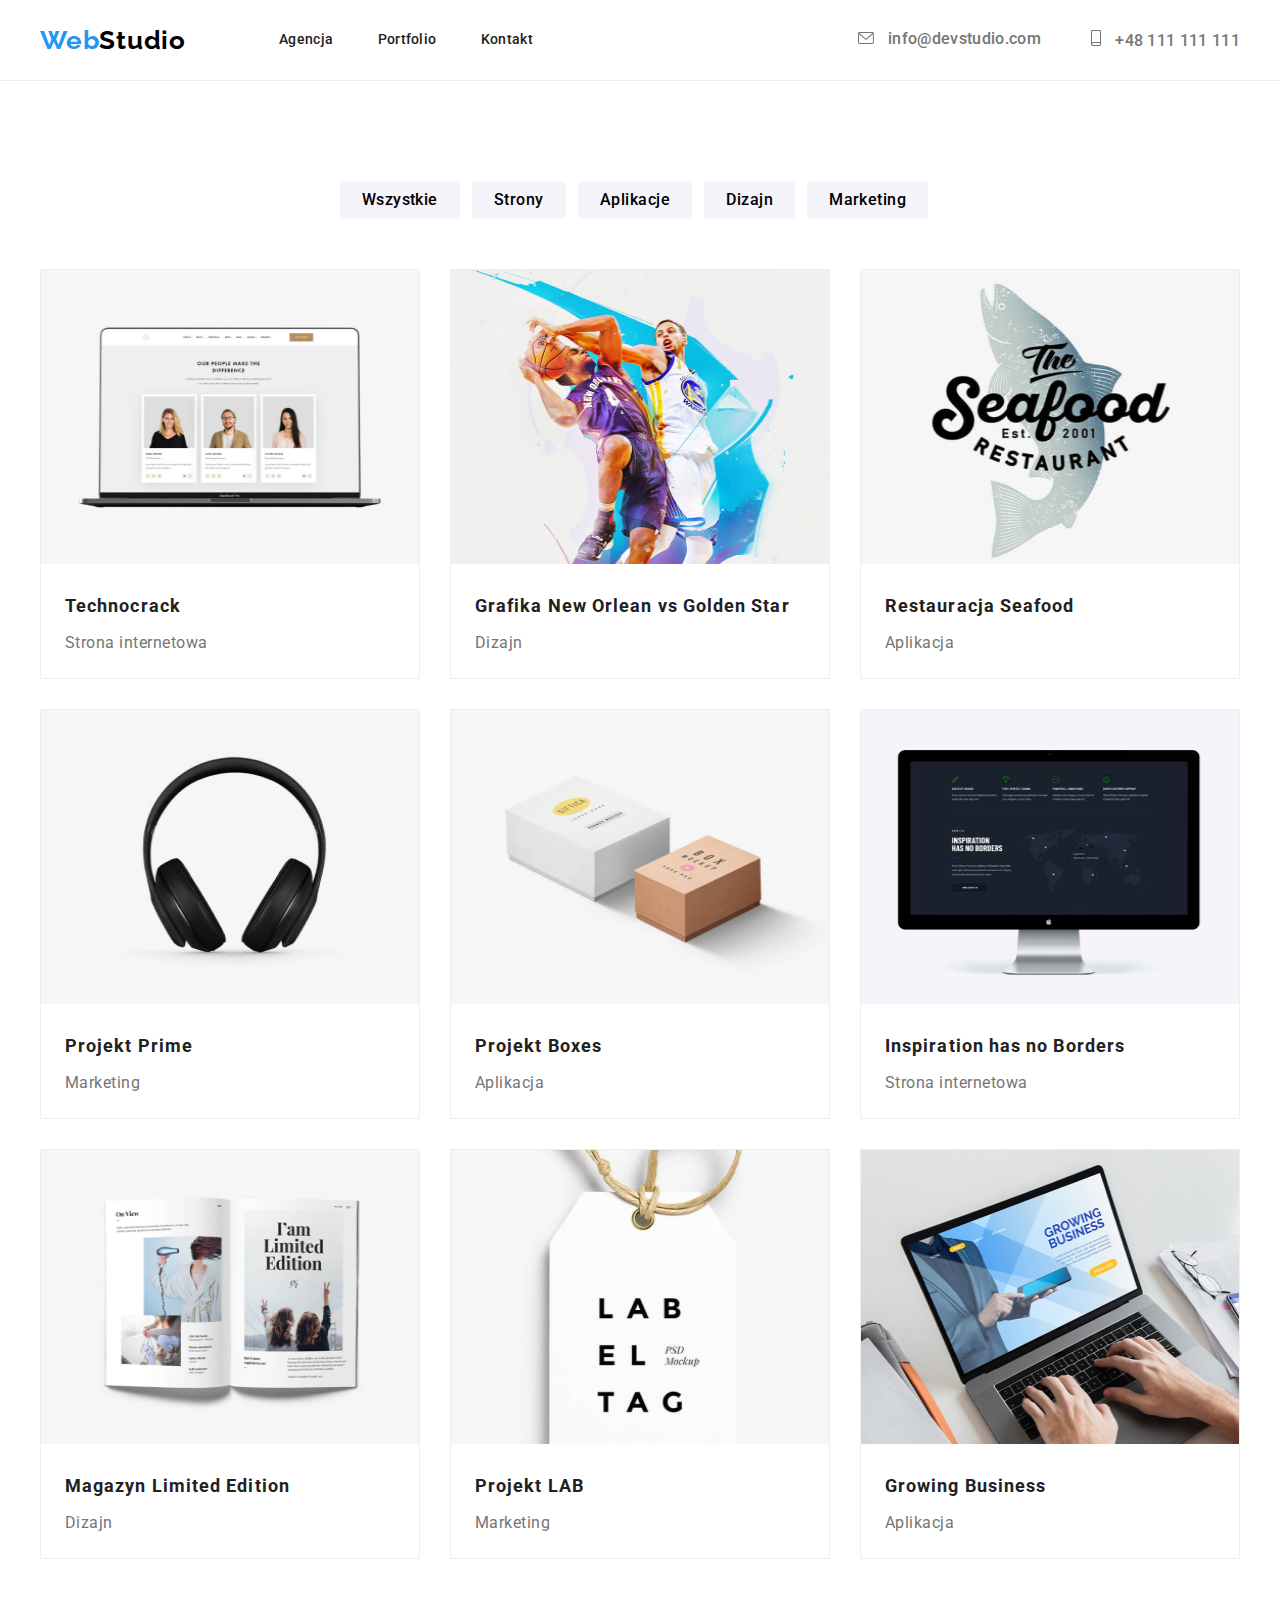
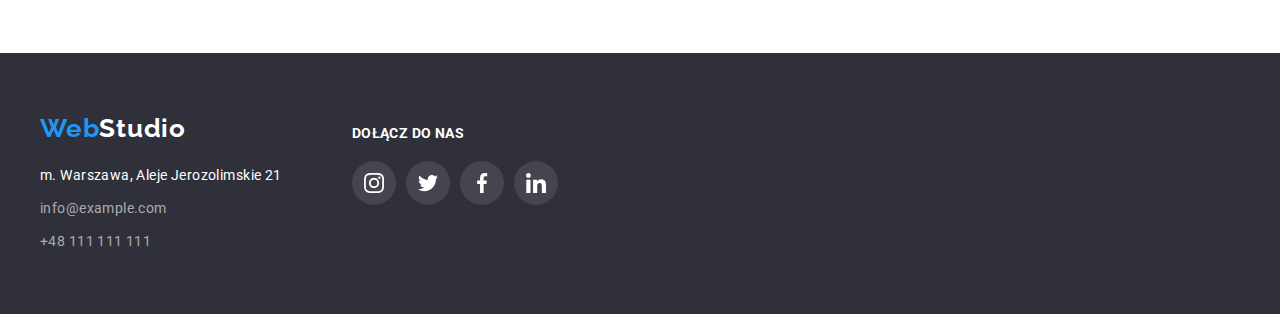
==== portfolio.html @ 6646fb08 "first commit" ====
<!DOCTYPE html>
<html lang="en">
  <head>
    <title>home work5 portfolio</title>
    <link rel="preconnect" href="https://fonts.googleapis.com" />
    <link rel="preconnect" href="https://fonts.gstatic.com" crossorigin />
    <link
      href="https://fonts.googleapis.com/css2?family=Raleway:wght@700&family=Roboto:wght@400;500;700;900&display=swap"
      rel="stylesheet"
    />
    <link
      rel="stylesheet"
      href="https://cdnjs.cloudflare.com/ajax/libs/modern-normalize/1.1.0/modern-normalize.min.css"
      integrity="sha512-wpPYUAdjBVSE4KJnH1VR1HeZfpl1ub8YT/NKx4PuQ5NmX2tKuGu6U/JRp5y+Y8XG2tV+wKQpNHVUX03MfMFn9Q=="
      crossorigin="anonymous"
      referrerpolicy="no-referrer"
    />
    <link rel="stylesheet" href="./css/styles.css" />
  </head>
  <body>
    <header class="header-logo">
      <div class="container container-page-header">
        <div class="logo">
          <a class="link" href="./index.html">
            <span class="logo-first">Web</span>Studio</a
          >
        </div>
        <nav class="navi">
          <ul class="navi-list">
            <li class="navi-part">
              <a class="navi-link" href="./index.html">Agencja</a>
            </li>
            <li class="navi-part">
              <a class="navi-link" href="./portfolio.html">Portfolio</a>
            </li>
            <li class="navi-part"><a class="navi-link" href="">Kontakt</a></li>
          </ul>
        </nav>
        <ul class="navi-contact">
          <li class="navi-contact-part">
            <a class="link" href="mailto:info@devstudio.com">
              <svg class="navi-icon" width="16" height="12">
                <use href="./images/icons.svg#icon-envelope"></use>
              </svg>
              <span>info@devstudio.com</span>
            </a>
          </li>
          <li class="navi-contact-part">
            <a class="link" href="tel:+48111111111">
              <svg class="navi-icon" width="10" height="16">
                <use href="./images/icons.svg#icon-smartphone"></use>
              </svg>
              <span>+48 111 111 111</span>
            </a>
          </li>
        </ul>
      </div>
    </header>
    <main>
      <section class="section container">
        <ul class="list">
          <li class="list-item">
            <button class="list-button" type="button">Wszystkie</button>
          </li>
          <li class="list-item">
            <button class="list-button" type="button">Strony</button>
          </li>
          <li class="list-item">
            <button class="list-button" type="button">Aplikacje</button>
          </li>
          <li class="list-item">
            <button class="list-button" type="button">Dizajn</button>
          </li>
          <li class="list-item">
            <button class="list-button" type="button">Marketing</button>
          </li>
        </ul>
        <ul class="portfolio">
          <li class="list-images">
            <figure>
              <img
                class="image"
                src="./images/img8.jpg"
                alt="person on notebook"
                width="370"
                height="294"
              />
              <figcaption class="list-textbox">
                <span class="list-images-name">Technocrack</span>
                <span class="list-images-text">Strona internetowa</span>
              </figcaption>
            </figure>
          </li>
          <li class="list-images">
            <figure>
              <img
                class="image"
                src="./images/img9.jpg"
                alt="basketball player"
                width="370"
                height="294"
              />
              <figcaption class="list-textbox">
                <span class="list-images-name"
                  >Grafika New Orlean vs Golden Star</span
                >
                <span class="list-images-text">Dizajn</span>
              </figcaption>
            </figure>
          </li>
          <li class="list-images">
            <figure>
              <img
                class="image"
                src="./images/img10.jpg"
                alt="sea food"
                width="370"
                height="294"
              />
              <figcaption class="list-textbox">
                <span class="list-images-name">Restauracja Seafood</span>
                <span class="list-images-text">Aplikacja</span>
              </figcaption>
            </figure>
          </li>
          <li class="list-images">
            <figure>
              <img
                class="image"
                src="./images/img11.jpg"
                alt="headphone"
                width="370"
                height="294"
              />
              <figcaption class="list-textbox">
                <span class="list-images-name">Projekt Prime</span>
                <span class="list-images-text">Marketing</span>
              </figcaption>
            </figure>
          </li>
          <li class="list-images">
            <figure>
              <img
                class="image"
                src="./images/img12.jpg"
                alt="two box"
                width="370"
                height="294"
              />
              <figcaption class="list-textbox">
                <span class="list-images-name">Projekt Boxes</span>
                <span class="list-images-text">Aplikacja</span>
              </figcaption>
            </figure>
          </li>
          <li class="list-images">
            <figure>
              <img
                class="image"
                src="./images/img13.jpg"
                alt="monitor"
                width="370"
                height="294"
              />
              <figcaption class="list-textbox">
                <span class="list-images-name">Inspiration has no Borders</span>
                <span class="list-images-text">Strona internetowa</span>
              </figcaption>
            </figure>
          </li>
          <li class="list-images">
            <figure>
              <img
                class="image"
                src="./images/img14.jpg"
                alt="book"
                width="370"
                height="294"
              />
              <figcaption class="list-textbox">
                <span class="list-images-name">Magazyn Limited Edition</span>
                <span class="list-images-text">Dizajn</span>
              </figcaption>
            </figure>
          </li>
          <li class="list-images">
            <figure>
              <img
                class="image"
                src="./images/img15.jpg"
                alt="label"
                width="370"
                height="294"
              />
              <figcaption class="list-textbox">
                <span class="list-images-name">Projekt LAB</span>
                <span class="list-images-text">Marketing</span>
              </figcaption>
            </figure>
          </li>
          <li class="list-images">
            <figure>
              <img
                class="image"
                src="./images/img16.jpg"
                alt="hands notebook"
                width="370"
                height="294"
              />
              <figcaption class="list-textbox">
                <span class="list-images-name">Growing Business</span>
                <span class="list-images-text">Aplikacja</span>
              </figcaption>
            </figure>
          </li>
        </ul>
      </section>
    </main>
    <footer class="footer">
      <div class="container footer-icon">
        <div>
          <div class="footer-logo">
            <a class="link" href="./index.html"
              ><span class="footer-logo-span">Web</span>Studio</a
            >
          </div>
          <ul class="footer-contact">
            <li class="footer-contact-part">
              <address class="address">
                m. Warszawa, Aleje Jerozolimskie 21
              </address>
            </li>
            <li class="footer-contact-part">
              <a class="link" href="mailto:info@example.com"
                >info@example.com</a
              >
            </li>
            <li class="footer-contact-part">
              <a class="link" href="tel:+48111111111">+48 111 111 111</a>
            </li>
          </ul>
        </div>
        <div class="social">
          <h4 class="social-headline">Dołącz do nas</h4>
          <ul class="social-list">
            <li class="social-element">
              <a class="social-link" href="https://www.instagram.com/">
                <svg class="social-icon">
                  <use href="./images/icons.svg#icon-instagram"></use>
                </svg>
              </a>
            </li>
            <li class="social-element">
              <a class="social-link" href="https://twitter.com/">
                <svg class="social-icon">
                  <use href="./images/icons.svg#icon-twitter"></use>
                </svg>
              </a>
            </li>
            <li class="social-element">
              <a class="social-link" href="https://www.facebook.com/">
                <svg class="social-icon">
                  <use href="./images/icons.svg#icon-facebook"></use>
                </svg>
              </a>
            </li>
            <li class="social-element">
              <a class="social-link" href="https://www.linkedin.com/">
                <svg class="social-icon">
                  <use href="./images/icons.svg#icon-linkedin"></use>
                </svg>
              </a>
            </li>
          </ul>
        </div>
      </div>
    </footer>
  </body>
</html>
---- css/styles.css ----
@import url("https://fonts.googleapis.com/css2?family=Raleway:wght@700&family=Roboto:wght@400;500;700;900&display=swap");

:root {
  --main-font-family: "Roboto", sans-serif;
  --primary-color: #212121;
  --secondary-color: #757575;
  --dark-background-color: #2f303a;
  --grey-backgroud-color: #f5f4fa;
  --active-color: #2196f3;
  --icons-color: #afb1b8;
}

body {
  color: var(--primary-color);
  font-family: var(--main-font-family);
}

* {
  margin: 0;
  padding: 0;
  box-sizing: border-box;
}
.image{
  width: 100%;
}
.container {
  width: 1200px;
  margin: 0 auto;
  justify-content: center;
}
.logo{
  color: #000000;
  font-family: "Raleway", sans-serif;
  line-height: 1.19;
  letter-spacing: 0.03em; 
} 
.logo-first {
  color: #2196f3;

}
.link {
  text-decoration: none;
  color: inherit;

}
.header-logo {
  font-weight: 500;
  line-height: 1.14;
  letter-spacing: 0.02em;
  border-bottom: 1px solid #ececec;  
}
.container-page-header{
  display: flex;
  align-items: center;
  justify-content: center;
  height: 80px;
}
.logo {
    color: #000000;
    font-family: "Raleway", sans-serif;
    font-weight: 700;
    font-size: 26px;
    line-height: 1.19; 
    letter-spacing: 0.03em;
  }
 .navi {
  list-style: none;
 } 
 .navi-list {
  display: flex;
  justify-content: space-between;
  width: 254px;
  margin-left: 93px;
  padding: 0;
 }

 .navi-link {
  text-decoration: none;
  color: inherit;
 }
 
.navi-part {
 list-style: none;
 font-size: 14px;
  font-weight: 500;
}
 .navi-part:hover,
 .navi-part:focus,
 .navi-part:active {
  color: var(--active-color);
}
.navi-contact {
  color: var(--secondary-color);
  display: flex;
  margin-left: auto;
}

.navi-contact-part {
  display: flex;
  list-style: none;
  padding-left: 50px;
  padding-right: 0;
}
.navi-contact-part:focus *,
.navi-contact-part:hover *,
.navi-contact-part:active * {
  color: var(--active-color);
  fill: var(--active-color); }
  
.navi-contact-part:hover svg {
  fill: var(--active-color);
 }
 
.navi-contact-part:hover span {
  color: var(--active-color);
 }

.navi-icon {
  fill: var(--secondary-color);
  margin-right: 10px;
}
.section-main {
  background-color: #2F303A; 
  padding: 10em 0;
  background-image: linear-gradient(
    to bottom,
    rgba(47, 48, 58, 0.4) 0%,
    rgba(47, 48, 58, 0.4) 50%
  ),
  url(../images/background.jpg);
max-width: 1600px;
background-size: auto;
background-position-x: 50%;
margin: auto;
}
.container-section-main {
  display: flex;
  flex-direction: column;
  align-items: center;

}
.section-main-text{
  text-transform: uppercase;
  font-size: 44px;
  line-height: 1.36; 
  text-align: center;
  letter-spacing: 0.06em;
  font-weight: 900;
  color: #ffffff;
  margin-bottom: 30px;
}
.section-main-button {
  background: #2196f3;
  font-weight: 700;
  font-size: 16px;
  line-height: 1.875; 
  letter-spacing: 0.06em;
  color: #ffffff;
  cursor: pointer;
  border: none;
  box-shadow: 0px 4px 4px rgba(0, 0, 0, 0.15);
  padding: 10px 41px 10px 42px;
  border-radius: 4px;
}
.topic-section{
  padding: 94px 0;
}
.our-topic{
  display: flex;
}
.topic{
  list-style: none;
} 
.icon{
  background-color: var(--grey-backgroud-color);
  border-radius: 4px;
  width: 270px;
  height: 120px;
  padding: 25px 100px;
}

.topic-name {
  font-weight: 700;
  font-size: 14px;
  line-height: 1.14;
  letter-spacing: 0.03em;
}

.topic-text {
  font-size: 14px;
  line-height: 1.71;
  letter-spacing: 0.03em;
  color: var(--secondary-color);
} 
.service-headline{
  font-weight: 700;
  font-size: 36px;
  text-align: center;
  line-height: 1.17;
  letter-spacing: 0.03em;
  padding-bottom: 50px;
}
.gallery {
  list-style: none;
  display: flex;
  justify-content: space-between;
  padding-bottom: 94px;
}
.team{
  list-style: none;
  background-color:#F5F4FA ;
  padding: 94px ;
}
.our-team-headtext{
  font-weight: 700;
  font-size: 36px;
  text-align: center;
  line-height: 1,17;
  letter-spacing: 0.03em;
  padding-bottom: 50px;
}
.team-container{
  list-style: none;
  display: flex;
  justify-content: space-between;
}
.social-links-group{
  display: flex;
  justify-content: space-around;
  align-items: baseline;
  list-style-type: none;
  margin: 16px
  }
  .social-links-part {
    display: flex;
    align-items: center;
  }
  .social-links{
    fill: var(--icons-color);
    border-radius: 50%;
    padding: 12px;
  }
  .social-links:hover,
  .social-links:active,
  .social-links:focus {
    fill: #ffffff;
    background-color: var(--active-color);
  }
  .social-icons {
    width: 20px;
    height: 20px;
    display: block;
  }
.container-card{
  box-shadow: 0px 1px 3px rgba(0, 0, 0, 0.12), 0px 1px 1px rgba(0, 0, 0, 0.14),
    0px 2px 1px rgba(0, 0, 0, 0.2);
  border-radius: 0px 0px 4px 4px;
}
.container-description{
  padding: 30px 0;
  background-color: #ffffff;
}

.container-name{
  font-weight: 500;
  font-size: 16px;
  line-height: 1.19;
  letter-spacing: 0.03em;
  text-align: center;
  
}
.container-text{
  color: var(--secondary-color);
  font-weight: 400;
  font-size: 16px;
  line-height: 1.19;
  letter-spacing: 0.03em;
  text-align: center;
  
}
.clients {
  padding-top: 94px;
  padding-bottom: 94px;
}
.clients-headline {
  font-weight: 700;
  font-size: 36px;
  line-height: 1.17;
  text-align: center;
  letter-spacing: 0.03em;
  margin-bottom: 50px
}
.clients-list {
  list-style-type: none;
  display: flex;
  justify-content: space-between;
}

.clients-icon {
  display: flex;
  align-items: center;

}
.clients-link {
  width: 170px;
  height: 92px;
  border: 1px solid var(--icons-color);
  border-radius: 4px;
  padding: 16px 32px;
  fill: var(--icons-color);
}

.clients-link:hover,
.clients-link:focus,
.clients-link:active {
  border-color: var(--active-color);
  fill: var(--active-color);
}


.footer {
  background-color: var(--dark-background-color);
}

.footer-icon {
  display: flex;
  flex-direction: row;
  justify-content: flex-start;
}

.footer-logo {
  color: #ffffff;
  font-family: "Raleway", sans-serif;
  font-weight: 700;
  font-size: 26px;
  line-height: 1.19; /*31px*/
  letter-spacing: 0.03em;
  padding-top: 60px;
  padding-bottom: 20px;
}

.footer-logo-span {
  color: #2196f3;
}

.footer-contact {
  padding-bottom: 60px;
}

.footer-contact-part {
  color: rgba(255, 255, 255, 0.6);
  font-size: 14px;
  line-height: 1.71; /*24px*/
  letter-spacing: 0.03em;
  font-style: normal;
  list-style: none;
}

.footer-contact-part + .footer-contact-part {
  margin-top: 9px;
}

.address {
  color: #ffffff;
  font-style: normal;
}

.social {
  margin-top: 72px;
  margin-left: 70px;
}

.social-headline {
  font-weight: 700;
  font-size: 14px;
  line-height: 16px;
  letter-spacing: 0.03em;
  color: #ffffff;
  text-transform: uppercase;
  margin-bottom: 20px;
}

.social-list {
  display: flex;
  justify-content: space-between;
  list-style-type: none;
  align-items: baseline;
}

.social-element {
  display: flex;
  align-items: center;
}

.social-link {
  fill: #ffffff;
  border-radius: 50%;
  background: rgba(255, 255, 255, 0.1);
  padding: 12px;
}

.social-element + .social-element {
  margin-left: 10px;
}

.social-link:hover,
.social-link:active,
.social-link:focus {
  background-color: var(--active-color);
  fill: #ffffff;
}

.social-icon {
  display: block;
  width: 20px;
  height: 20px;
}

/*  Portfolio style   */

.list{
  list-style: none;
  display:flex;
  justify-content: center;
  padding-top: 100px;
  
}

.list-item{
  margin-right: 12px;
  

}  

.list-textbox{
  padding: 20px 24px;
}

.list-button {
  cursor: pointer;
  font-family: 'Roboto';
  font-style: normal;
  font-weight: 500;
  font-size: 16px;
  line-height: 1.625; 
  text-align: center;
  letter-spacing: 0.03em;
  border: none;
  background: #f5f4fa;
  border-radius: 4px;
  padding: 6px 22px;
}

.list-button:active,
.list-button:hover,
.list-button:focus {
  color: #ffffff;
  background-color: #2196f3;
  box-shadow: 0px 3px 1px rgba(0, 0, 0, 0.1), 0px 1px 2px rgba(0, 0, 0, 0.08),
    0px 2px 2px rgba(0, 0, 0, 0.12);
  border-radius: 3px;
}

.portfolio {
  margin-top: 50px;
  display: flex;
  flex-wrap: wrap;
  gap: 30px;
  padding-bottom: 94px;
  cursor: pointer;
}

.list-images {
  list-style: none;
  border: 1px solid #eeeeee;
  flex-basis: calc((100% - 60px) / 3);
  margin-block-start: 0;
}

.list-images:hover,
.list-images:active,
.list-images:focus {
  box-shadow: 0px 1px 1px rgba(0, 0, 0, 0.12), 0px 4px 4px rgba(0, 0, 0, 0.06),
    1px 4px 6px rgba(0, 0, 0, 0.16);}

.list-images-name {
  font-weight: 700;
  font-size: 18px;
  line-height: 2; 
  letter-spacing: 0.06em;
  padding-bottom: 4px;
  display: flex;
}

.list-images-text {
  color: var(--secondary-color);
  font-weight: 400;
  font-size: 16px;
  line-height: 1.875; 
  letter-spacing: 0.03em;
  
}
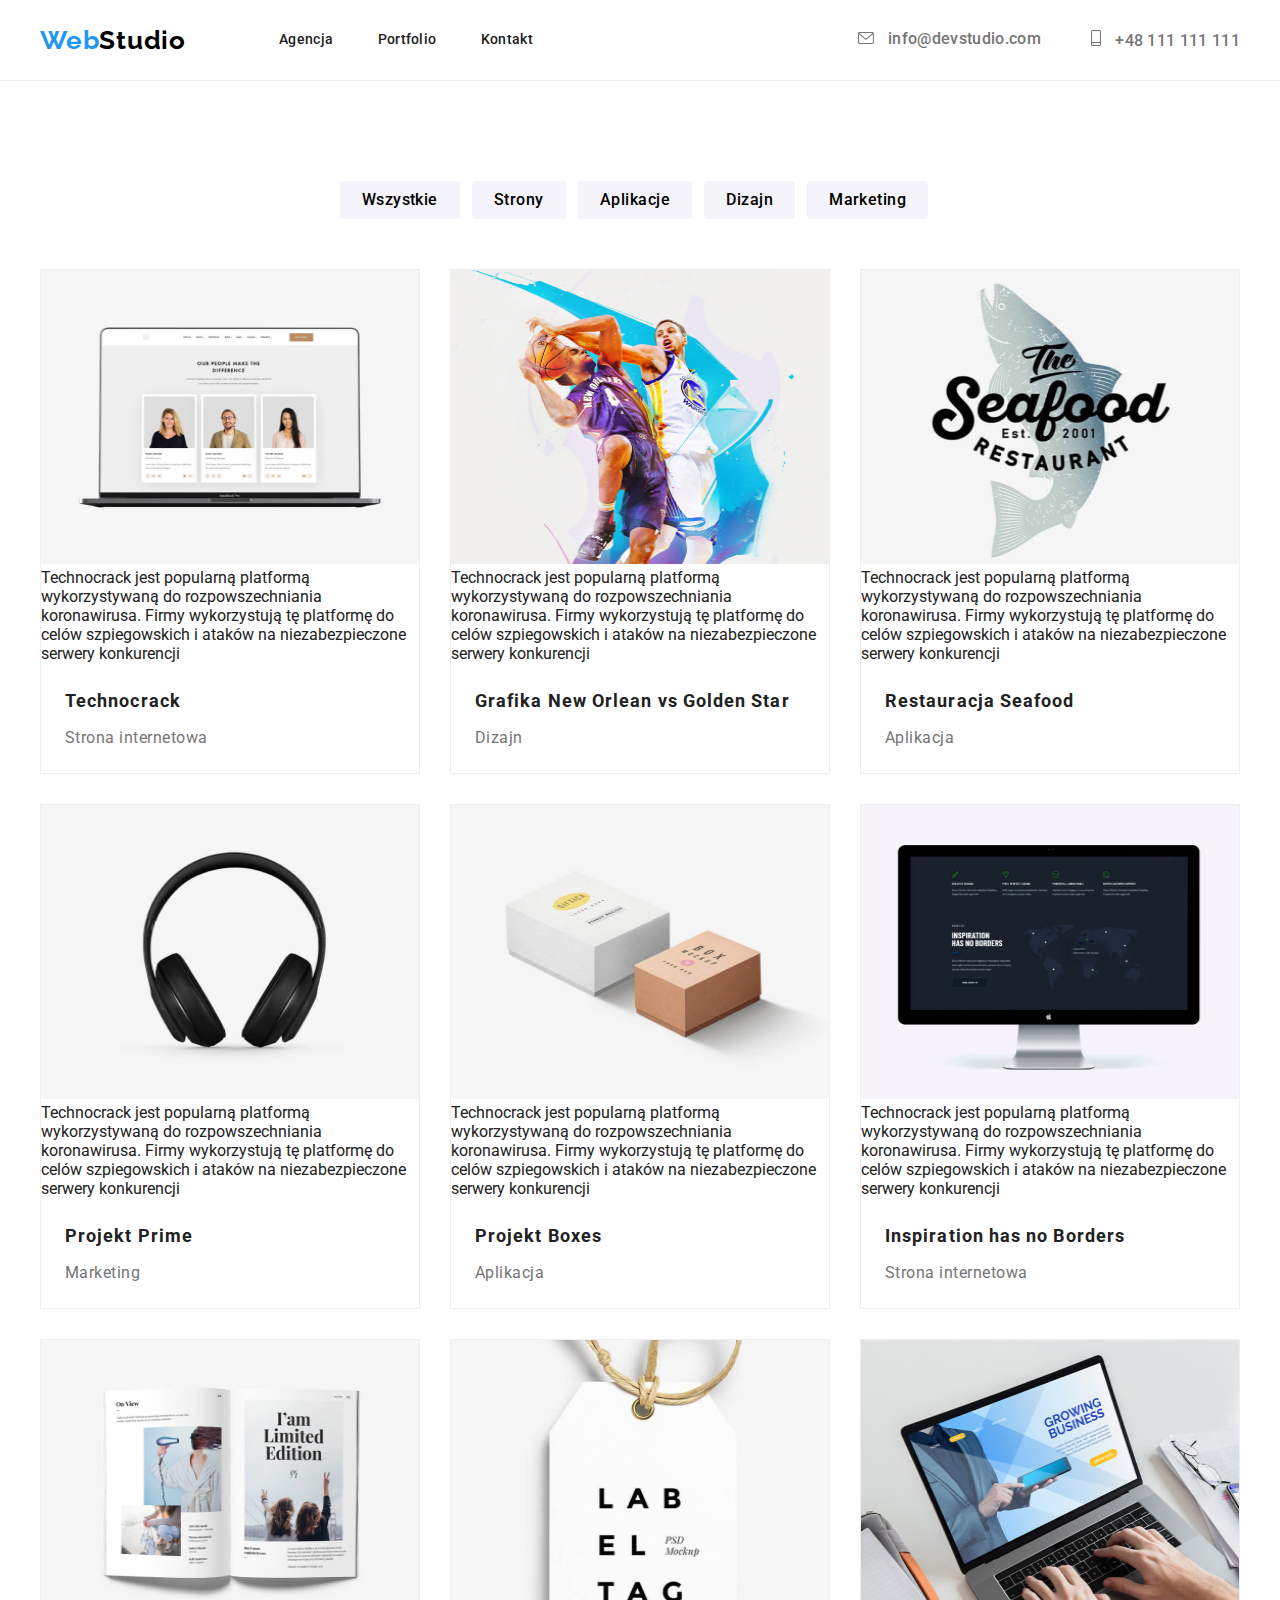
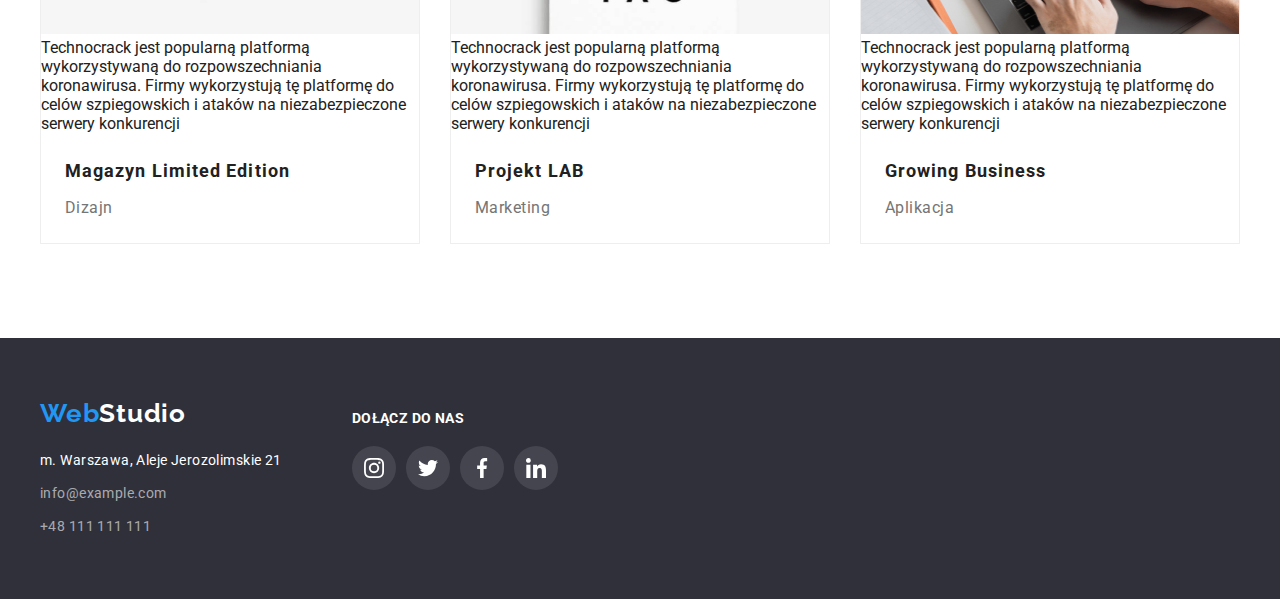
==== commit 7ed59599: "push" ====
--- a/portfolio.html
+++ b/portfolio.html
@@ -78,6 +78,7 @@
         <ul class="portfolio">
           <li class="list-images">
             <figure>
+              <div class="portfolio-images">
               <img
                 class="image"
                 src="./images/img8.jpg"
@@ -85,6 +86,15 @@
                 width="370"
                 height="294"
               />
+              <div class="list-overlay">
+                <p class="list-overlay-text">
+                  Technocrack jest popularną platformą wykorzystywaną do
+                  rozpowszechniania koronawirusa. Firmy wykorzystują tę
+                  platformę do celów szpiegowskich i ataków na
+                  niezabezpieczone serwery konkurencji
+                </p>
+              </div>
+              </div>
               <figcaption class="list-textbox">
                 <span class="list-images-name">Technocrack</span>
                 <span class="list-images-text">Strona internetowa</span>
@@ -93,6 +103,7 @@
           </li>
           <li class="list-images">
             <figure>
+              <div class="portfolio-images">
               <img
                 class="image"
                 src="./images/img9.jpg"
@@ -100,6 +111,15 @@
                 width="370"
                 height="294"
               />
+              <div class="list-overlay">
+                <p class="list-overlay-text">
+                  Technocrack jest popularną platformą wykorzystywaną do
+                  rozpowszechniania koronawirusa. Firmy wykorzystują tę
+                  platformę do celów szpiegowskich i ataków na
+                  niezabezpieczone serwery konkurencji
+                </p>
+              </div>
+              </div>
               <figcaption class="list-textbox">
                 <span class="list-images-name"
                   >Grafika New Orlean vs Golden Star</span
@@ -109,6 +129,7 @@
             </figure>
           </li>
           <li class="list-images">
+            <div class="portfolio-images">
             <figure>
               <img
                 class="image"
@@ -117,6 +138,15 @@
                 width="370"
                 height="294"
               />
+              <div class="list-overlay">
+                <p class="list-overlay-text">
+                  Technocrack jest popularną platformą wykorzystywaną do
+                  rozpowszechniania koronawirusa. Firmy wykorzystują tę
+                  platformę do celów szpiegowskich i ataków na
+                  niezabezpieczone serwery konkurencji
+                </p>
+              </div>
+              </div>
               <figcaption class="list-textbox">
                 <span class="list-images-name">Restauracja Seafood</span>
                 <span class="list-images-text">Aplikacja</span>
@@ -125,6 +155,7 @@
           </li>
           <li class="list-images">
             <figure>
+              <div class="portfolio-images">
               <img
                 class="image"
                 src="./images/img11.jpg"
@@ -132,6 +163,15 @@
                 width="370"
                 height="294"
               />
+              <div class="list-overlay">
+                <p class="list-overlay-text">
+                  Technocrack jest popularną platformą wykorzystywaną do
+                  rozpowszechniania koronawirusa. Firmy wykorzystują tę
+                  platformę do celów szpiegowskich i ataków na
+                  niezabezpieczone serwery konkurencji
+                </p>
+              </div>
+              </div>
               <figcaption class="list-textbox">
                 <span class="list-images-name">Projekt Prime</span>
                 <span class="list-images-text">Marketing</span>
@@ -140,6 +180,7 @@
           </li>
           <li class="list-images">
             <figure>
+              <div class="portfolio-images">
               <img
                 class="image"
                 src="./images/img12.jpg"
@@ -147,6 +188,15 @@
                 width="370"
                 height="294"
               />
+              <div class="list-overlay">
+                <p class="list-overlay-text">
+                  Technocrack jest popularną platformą wykorzystywaną do
+                  rozpowszechniania koronawirusa. Firmy wykorzystują tę
+                  platformę do celów szpiegowskich i ataków na
+                  niezabezpieczone serwery konkurencji
+                </p>
+              </div>
+              </div>
               <figcaption class="list-textbox">
                 <span class="list-images-name">Projekt Boxes</span>
                 <span class="list-images-text">Aplikacja</span>
@@ -162,6 +212,15 @@
                 width="370"
                 height="294"
               />
+              <div class="list-overlay">
+                <p class="list-overlay-text">
+                  Technocrack jest popularną platformą wykorzystywaną do
+                  rozpowszechniania koronawirusa. Firmy wykorzystują tę
+                  platformę do celów szpiegowskich i ataków na
+                  niezabezpieczone serwery konkurencji
+                </p>
+              </div>
+              </div>
               <figcaption class="list-textbox">
                 <span class="list-images-name">Inspiration has no Borders</span>
                 <span class="list-images-text">Strona internetowa</span>
@@ -170,6 +229,7 @@
           </li>
           <li class="list-images">
             <figure>
+              <div class="portfolio-images">
               <img
                 class="image"
                 src="./images/img14.jpg"
@@ -177,6 +237,15 @@
                 width="370"
                 height="294"
               />
+              <div class="list-overlay">
+                <p class="list-overlay-text">
+                  Technocrack jest popularną platformą wykorzystywaną do
+                  rozpowszechniania koronawirusa. Firmy wykorzystują tę
+                  platformę do celów szpiegowskich i ataków na
+                  niezabezpieczone serwery konkurencji
+                </p>
+              </div>
+              </div>
               <figcaption class="list-textbox">
                 <span class="list-images-name">Magazyn Limited Edition</span>
                 <span class="list-images-text">Dizajn</span>
@@ -185,6 +254,7 @@
           </li>
           <li class="list-images">
             <figure>
+              <div class="portfolio-images">
               <img
                 class="image"
                 src="./images/img15.jpg"
@@ -192,6 +262,15 @@
                 width="370"
                 height="294"
               />
+              <div class="list-overlay">
+                <p class="list-overlay-text">
+                  Technocrack jest popularną platformą wykorzystywaną do
+                  rozpowszechniania koronawirusa. Firmy wykorzystują tę
+                  platformę do celów szpiegowskich i ataków na
+                  niezabezpieczone serwery konkurencji
+                </p>
+              </div>
+              </div>
               <figcaption class="list-textbox">
                 <span class="list-images-name">Projekt LAB</span>
                 <span class="list-images-text">Marketing</span>
@@ -200,6 +279,7 @@
           </li>
           <li class="list-images">
             <figure>
+              <div class="portfolio-images">
               <img
                 class="image"
                 src="./images/img16.jpg"
@@ -207,6 +287,15 @@
                 width="370"
                 height="294"
               />
+              <div class="list-overlay">
+                <p class="list-overlay-text">
+                  Technocrack jest popularną platformą wykorzystywaną do
+                  rozpowszechniania koronawirusa. Firmy wykorzystują tę
+                  platformę do celów szpiegowskich i ataków na
+                  niezabezpieczone serwery konkurencji
+                </p>
+              </div>
+              </div>
               <figcaption class="list-textbox">
                 <span class="list-images-name">Growing Business</span>
                 <span class="list-images-text">Aplikacja</span>
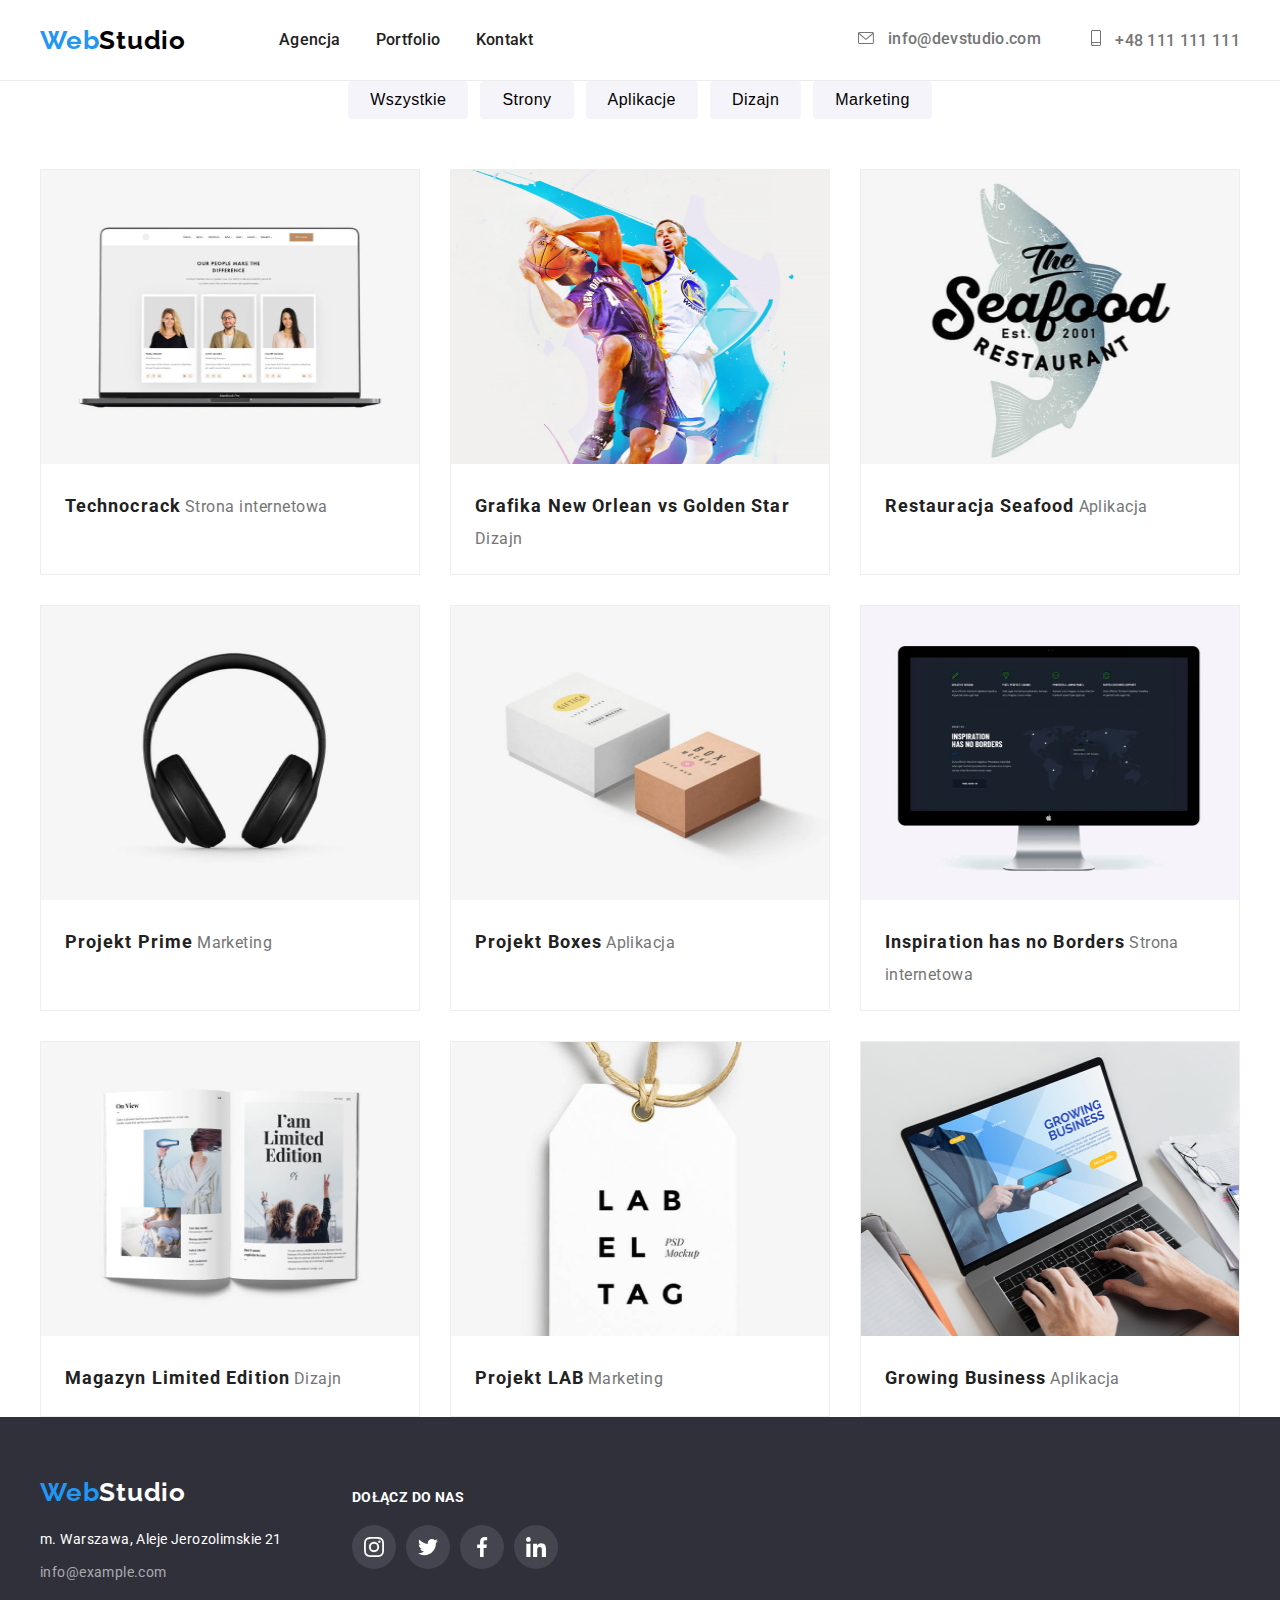
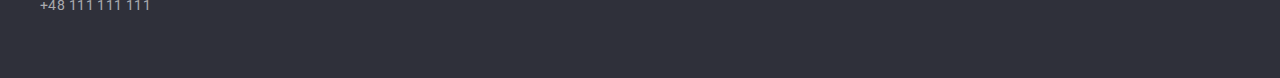
==== commit 5d53afbd: "ss" ====
--- a/portfolio.html
+++ b/portfolio.html
@@ -205,6 +205,7 @@
           </li>
           <li class="list-images">
             <figure>
+              <div class="portfolio-images">
               <img
                 class="image"
                 src="./images/img13.jpg"
--- a/css/styles.css
+++ b/css/styles.css
@@ -63,62 +63,72 @@
     line-height: 1.19; 
     letter-spacing: 0.03em;
   }
- .navi {
-  list-style: none;
- } 
- .navi-list {
-  display: flex;
-  justify-content: space-between;
-  width: 254px;
-  margin-left: 93px;
-  padding: 0;
- }
-
- .navi-link {
-  text-decoration: none;
-  color: inherit;
- }
- 
-.navi-part {
- list-style: none;
- font-size: 14px;
-  font-weight: 500;
-}
- .navi-part:hover,
- .navi-part:focus,
- .navi-part:active {
-  color: var(--active-color);
-}
-.navi-contact {
-  color: var(--secondary-color);
-  display: flex;
-  margin-left: auto;
-}
-
-.navi-contact-part {
-  display: flex;
-  list-style: none;
-  padding-left: 50px;
-  padding-right: 0;
-}
-.navi-contact-part:focus *,
-.navi-contact-part:hover *,
-.navi-contact-part:active * {
-  color: var(--active-color);
-  fill: var(--active-color); }
-  
-.navi-contact-part:hover svg {
-  fill: var(--active-color);
- }
- 
-.navi-contact-part:hover span {
-  color: var(--active-color);
- }
-
-.navi-icon {
-  fill: var(--secondary-color);
-  margin-right: 10px;
-}
+  .navi-list {
+    display: flex;
+    justify-content: space-between;
+    width: 254px;
+    margin-left: 93px;
+    padding: 0;
+  }
+  
+  .navi-link {
+    text-decoration: none;
+    color: inherit;
+    /* padding: 32px 0; */
+  }
+  
+  .navi-part {
+    list-style: none;
+    position: relative;
+  }
+  
+  .navi-part .is-active:after {
+    content: "";
+    border-bottom: 4px solid var(--active-color);
+    display: flex;
+    border-radius: 3px;
+    position: relative;
+    top: 31px;
+  }
+  
+  /* shortened form: 
+  transition: [property] [duration] [timing-function] [delay] */
+  
+  .navi-part:hover,
+  .navi-part:focus,
+  .navi-part:active {
+    color: var(--active-color);
+    transition: color 250ms cubic-bezier(0.4, 0, 0.2, 1);
+  }
+  
+  .navi-contact {
+    color: var(--secondary-color);
+    display: flex;
+    margin-left: auto;
+  }
+  
+  .navi-contact-part {
+    display: flex;
+    list-style: none;
+    padding-left: 50px;
+    padding-right: 0;
+    transition-property: color, fill;
+  }
+  
+  .navi-contact-part:focus *,
+  .navi-contact-part:hover *,
+  .navi-contact-part:active * {
+    color: var(--active-color);
+    fill: var(--active-color);
+    transition: color 250ms cubic-bezier(0.4, 0, 0.2, 1);
+    transition: fill 250ms cubic-bezier(0.4, 0, 0.2, 1);
+  }
+  
+  .navi-icon {
+    fill: var(--secondary-color);
+    margin-right: 10px;
+  }
+
 .section-main {
   background-color: #2F303A; 
   padding: 10em 0;
@@ -162,6 +172,62 @@
   padding: 10px 41px 10px 42px;
   border-radius: 4px;
 }
+
+/* -----------------  modal window  ---------------- */
+.is-hidden {
+  pointer-events: none;
+  visibility: hidden;
+  opacity: 0;
+}
+
+.is-hidden .modal {
+  transform: scale(1.15);
+}
+
+
+.modal-overlay {
+  position: fixed;
+  top: 0;
+  display: flex;
+  align-items: center;
+  justify-content: center;
+  width: 100%;
+  height: 100%;
+  background-color: rgba(0, 0, 0, 0.2);
+  z-index: 9999;
+  transition: opacity 250ms cubic-bezier(0.4, 0, 0.2, 1);
+}
+
+.modal {
+  display: flex;
+  width: 528px;
+  height: 581px;
+  background-color: #ffffff;
+  border-radius: 4px;
+  box-shadow: 0px 1px 3px rgba(0, 0, 0, 0.12), 0px 1px 1px rgba(0, 0, 0, 0.14),
+    0px 2px 1px rgba(0, 0, 0, 0.2);
+  justify-content: right;
+  align-items: flex-start;
+  transition: transform 1000ms cubic-bezier(0.4, 0, 0.2, 1);
+}
+
+.modal-button {
+  display: flex;
+  align-items: center;
+  justify-content: center;
+  fill: #000000;
+  border-radius: 50%;
+  background: #ffffff;
+  border: 1px solid rgba(0, 0, 0, 0.1);
+  width: 30px;
+  height: 30px;
+  margin: 10px;
+  cursor: pointer;
+}
+
+
+/* -----------------  modal over  ------------------ */
+
 .topic-section{
   padding: 94px 0;
 }
@@ -418,31 +484,17 @@
 
 /*  Portfolio style   */
 
-.list{
-  list-style: none;
-  display:flex;
+.list {
+  list-style: none;
+  display: flex;
   justify-content: center;
-  padding-top: 100px;
-  
-}
-
-.list-item{
-  margin-right: 12px;
-  
-
-}  
-
-.list-textbox{
-  padding: 20px 24px;
 }
 
 .list-button {
   cursor: pointer;
-  font-family: 'Roboto';
-  font-style: normal;
   font-weight: 500;
   font-size: 16px;
-  line-height: 1.625; 
+  line-height: 1.625; /*26px*/
   text-align: center;
   letter-spacing: 0.03em;
   border: none;
@@ -451,14 +503,21 @@
   padding: 6px 22px;
 }
 
+.list-item:not(:last-child) {
+  margin-right: 12px;
+}
+
 .list-button:active,
 .list-button:hover,
 .list-button:focus {
   color: #ffffff;
-  background-color: #2196f3;
+  background-color: var(--active-color);
   box-shadow: 0px 3px 1px rgba(0, 0, 0, 0.1), 0px 1px 2px rgba(0, 0, 0, 0.08),
     0px 2px 2px rgba(0, 0, 0, 0.12);
-  border-radius: 3px;
+  border-radius: 4px;
+  transition: background-color 250ms cubic-bezier(0.4, 0, 0.2, 1),
+    box-shadow 250ms cubic-bezier(0.4, 0, 0.2, 1),
+    color 250ms cubic-bezier(0.4, 0, 0.2, 1);
 }
 
 .portfolio {
@@ -466,8 +525,6 @@
   display: flex;
   flex-wrap: wrap;
   gap: 30px;
-  padding-bottom: 94px;
-  cursor: pointer;
 }
 
 .list-images {
@@ -475,28 +532,65 @@
   border: 1px solid #eeeeee;
   flex-basis: calc((100% - 60px) / 3);
   margin-block-start: 0;
+}
+
+.portfolio-images {
+  /* To add an averlay to each project in portfolio, its position has to be relative (other than static) */
+  position: relative;
+  /* To visually hide .project__overlay when it is outside the project box the overflow attribute has to get hidden value*/
+  overflow: hidden;
+}
+
+.list-overlay {
+  position: absolute;
+  top: 0;
+  left: 0;
+  bottom: 0;
+  width: 100%;
+  height: auto;
+  padding: 49px 45px 49px 24px;
+  background: rgba(33, 150, 243, 0.9);
+  transform: translateY(100%);
+  transition: transform 250ms cubic-bezier(0.4, 0, 0.2, 1);
+}
+
+.list-images:hover .list-overlay {
+  transform: translateY(0);
+}
+
+.list-overlay-text {
+  font-weight: 400;
+  font-size: 18px;
+  line-height: 1.56;
+  letter-spacing: 0.03em;
+  color: #ffffff;
 }
 
 .list-images:hover,
 .list-images:active,
 .list-images:focus {
   box-shadow: 0px 1px 1px rgba(0, 0, 0, 0.12), 0px 4px 4px rgba(0, 0, 0, 0.06),
-    1px 4px 6px rgba(0, 0, 0, 0.16);}
+    1px 4px 6px rgba(0, 0, 0, 0.16);
+  transition: box-shadow 250ms cubic-bezier(0.4, 0, 0.2, 1);
+}
+
+.list-textbox {
+  padding: 20px 24px;
+  z-index: 2;
+}
 
 .list-images-name {
   font-weight: 700;
   font-size: 18px;
-  line-height: 2; 
+  line-height: 2; /*36px*/
   letter-spacing: 0.06em;
   padding-bottom: 4px;
-  display: flex;
 }
 
 .list-images-text {
   color: var(--secondary-color);
   font-weight: 400;
   font-size: 16px;
-  line-height: 1.875; 
-  letter-spacing: 0.03em;
-  
+  line-height: 1.875; /*30px*/
+  letter-spacing: 0.03em;
 }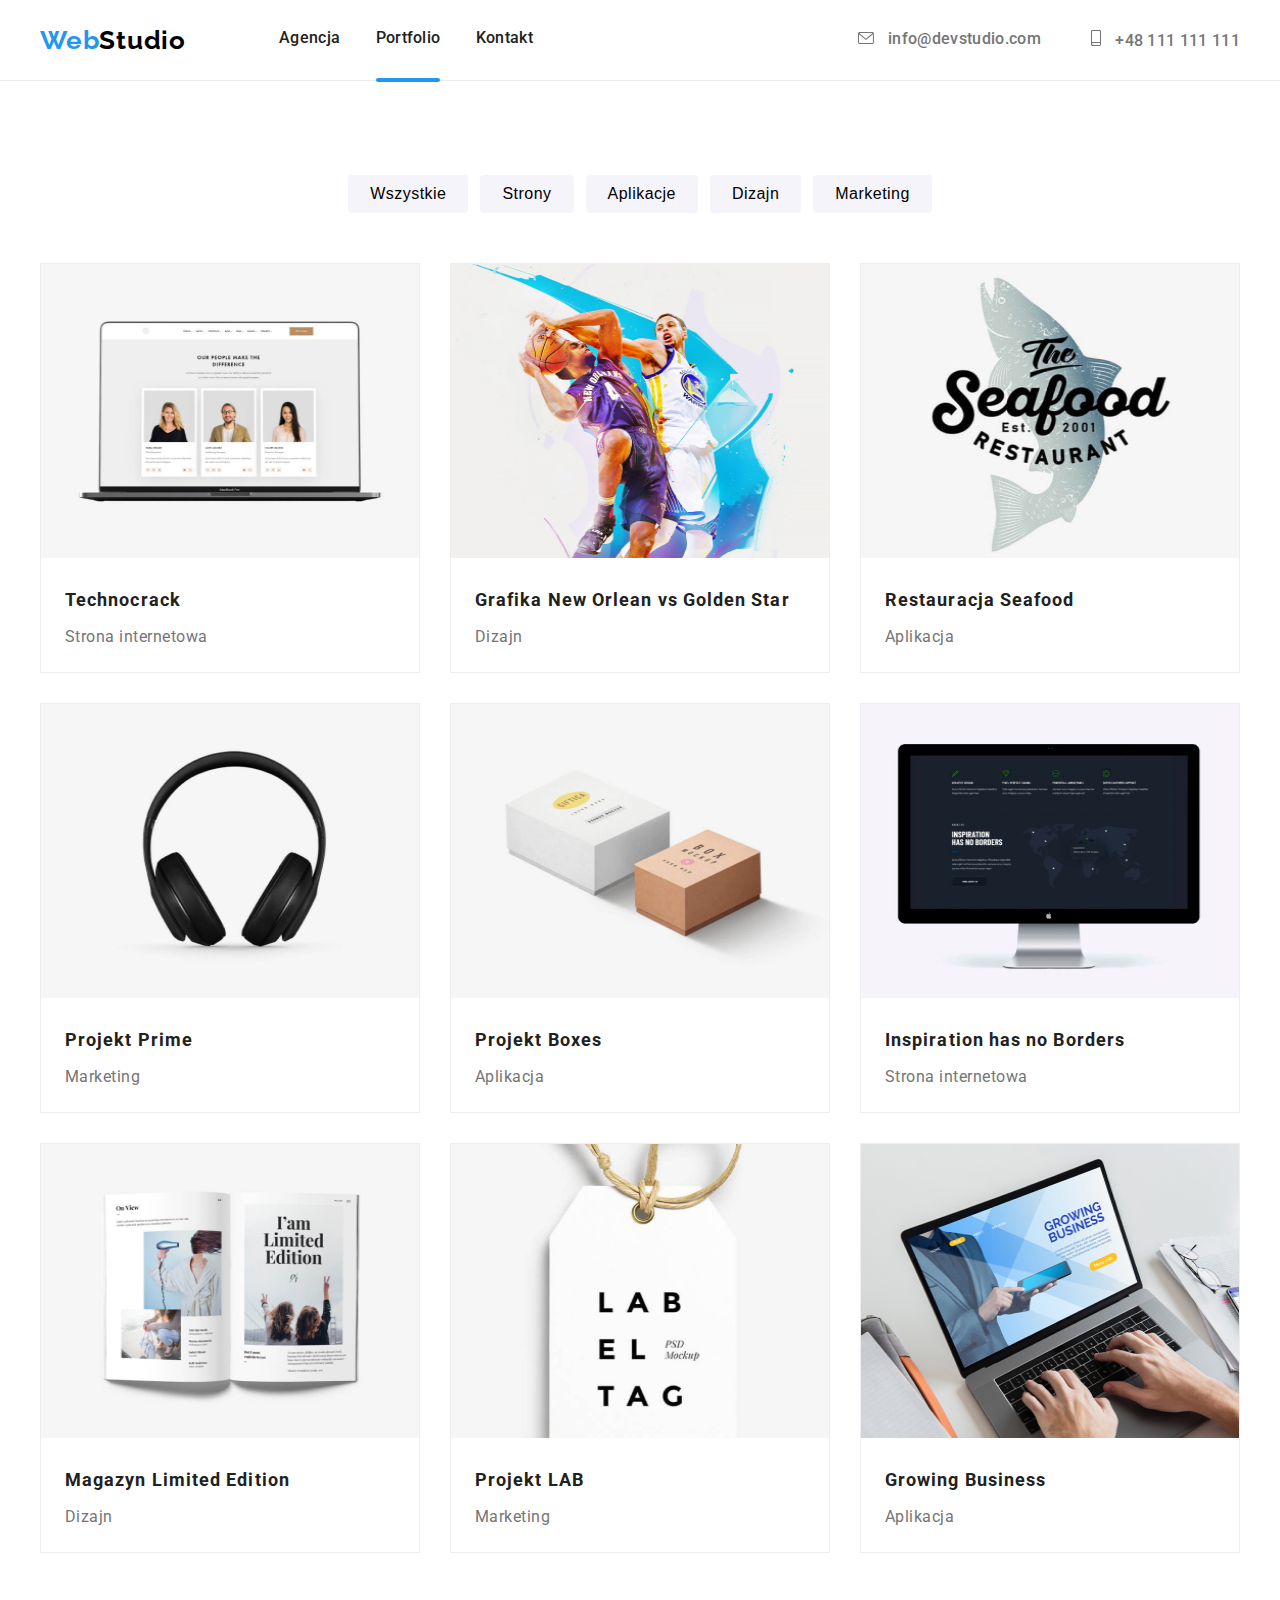
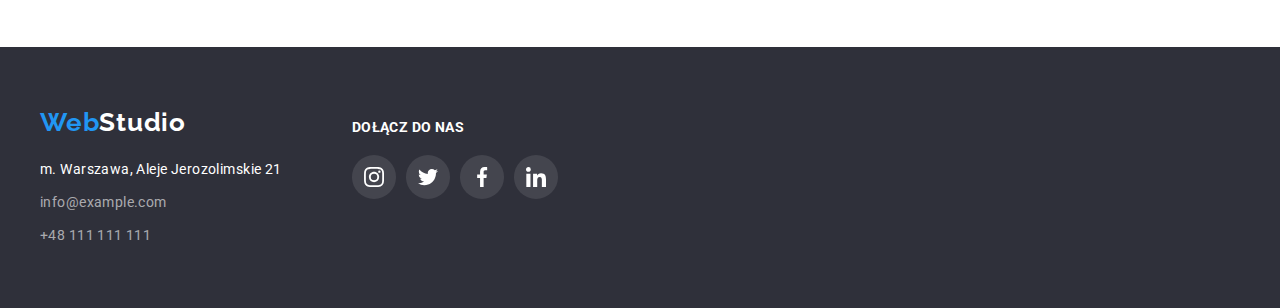
==== commit 5bc49d59: "last push" ====
--- a/portfolio.html
+++ b/portfolio.html
@@ -31,7 +31,7 @@
               <a class="navi-link" href="./index.html">Agencja</a>
             </li>
             <li class="navi-part">
-              <a class="navi-link" href="./portfolio.html">Portfolio</a>
+              <a class="navi-link is-active" href="./portfolio.html">Portfolio</a>
             </li>
             <li class="navi-part"><a class="navi-link" href="">Kontakt</a></li>
           </ul>
--- a/css/styles.css
+++ b/css/styles.css
@@ -74,7 +74,6 @@
   .navi-link {
     text-decoration: none;
     color: inherit;
-    /* padding: 32px 0; */
   }
   
   .navi-part {
@@ -90,9 +89,6 @@
     position: relative;
     top: 31px;
   }
-  
-  /* shortened form: 
-  transition: [property] [duration] [timing-function] [delay] */
   
   .navi-part:hover,
   .navi-part:focus,
@@ -272,6 +268,25 @@
   justify-content: space-between;
   padding-bottom: 94px;
 }
+.gallery-part{
+  position: relative;
+  overflow: hidden;
+}
+.gallery-label {
+  position: absolute;
+  left: 0;
+  right: 0;
+  bottom: 0;
+  padding: 27px 90px;
+  font-weight: 700;
+  font-size: 14px;
+  line-height: 1.14;
+  color: #ffffff;
+  background-color: rgba(47, 48, 58, 0.8);
+  text-transform: uppercase;
+  text-align: center;
+  letter-spacing: 0.03em;
+}
 .team{
   list-style: none;
   background-color:#F5F4FA ;
@@ -488,13 +503,14 @@
   list-style: none;
   display: flex;
   justify-content: center;
+  padding-top: 94px;
 }
 
 .list-button {
   cursor: pointer;
   font-weight: 500;
   font-size: 16px;
-  line-height: 1.625; /*26px*/
+  line-height: 1.625; 
   text-align: center;
   letter-spacing: 0.03em;
   border: none;
@@ -525,6 +541,7 @@
   display: flex;
   flex-wrap: wrap;
   gap: 30px;
+  margin-bottom: 94px;
 }
 
 .list-images {
@@ -535,9 +552,7 @@
 }
 
 .portfolio-images {
-  /* To add an averlay to each project in portfolio, its position has to be relative (other than static) */
   position: relative;
-  /* To visually hide .project__overlay when it is outside the project box the overflow attribute has to get hidden value*/
   overflow: hidden;
 }
 
@@ -550,7 +565,7 @@
   height: auto;
   padding: 49px 45px 49px 24px;
   background: rgba(33, 150, 243, 0.9);
-  transform: translateY(100%);
+  transform: translateY(101%);
   transition: transform 250ms cubic-bezier(0.4, 0, 0.2, 1);
 }
 
@@ -582,15 +597,16 @@
 .list-images-name {
   font-weight: 700;
   font-size: 18px;
-  line-height: 2; /*36px*/
+  line-height: 2; 
   letter-spacing: 0.06em;
   padding-bottom: 4px;
+  display: flex;
 }
 
 .list-images-text {
   color: var(--secondary-color);
   font-weight: 400;
   font-size: 16px;
-  line-height: 1.875; /*30px*/
+  line-height: 1.875; 
   letter-spacing: 0.03em;
 }